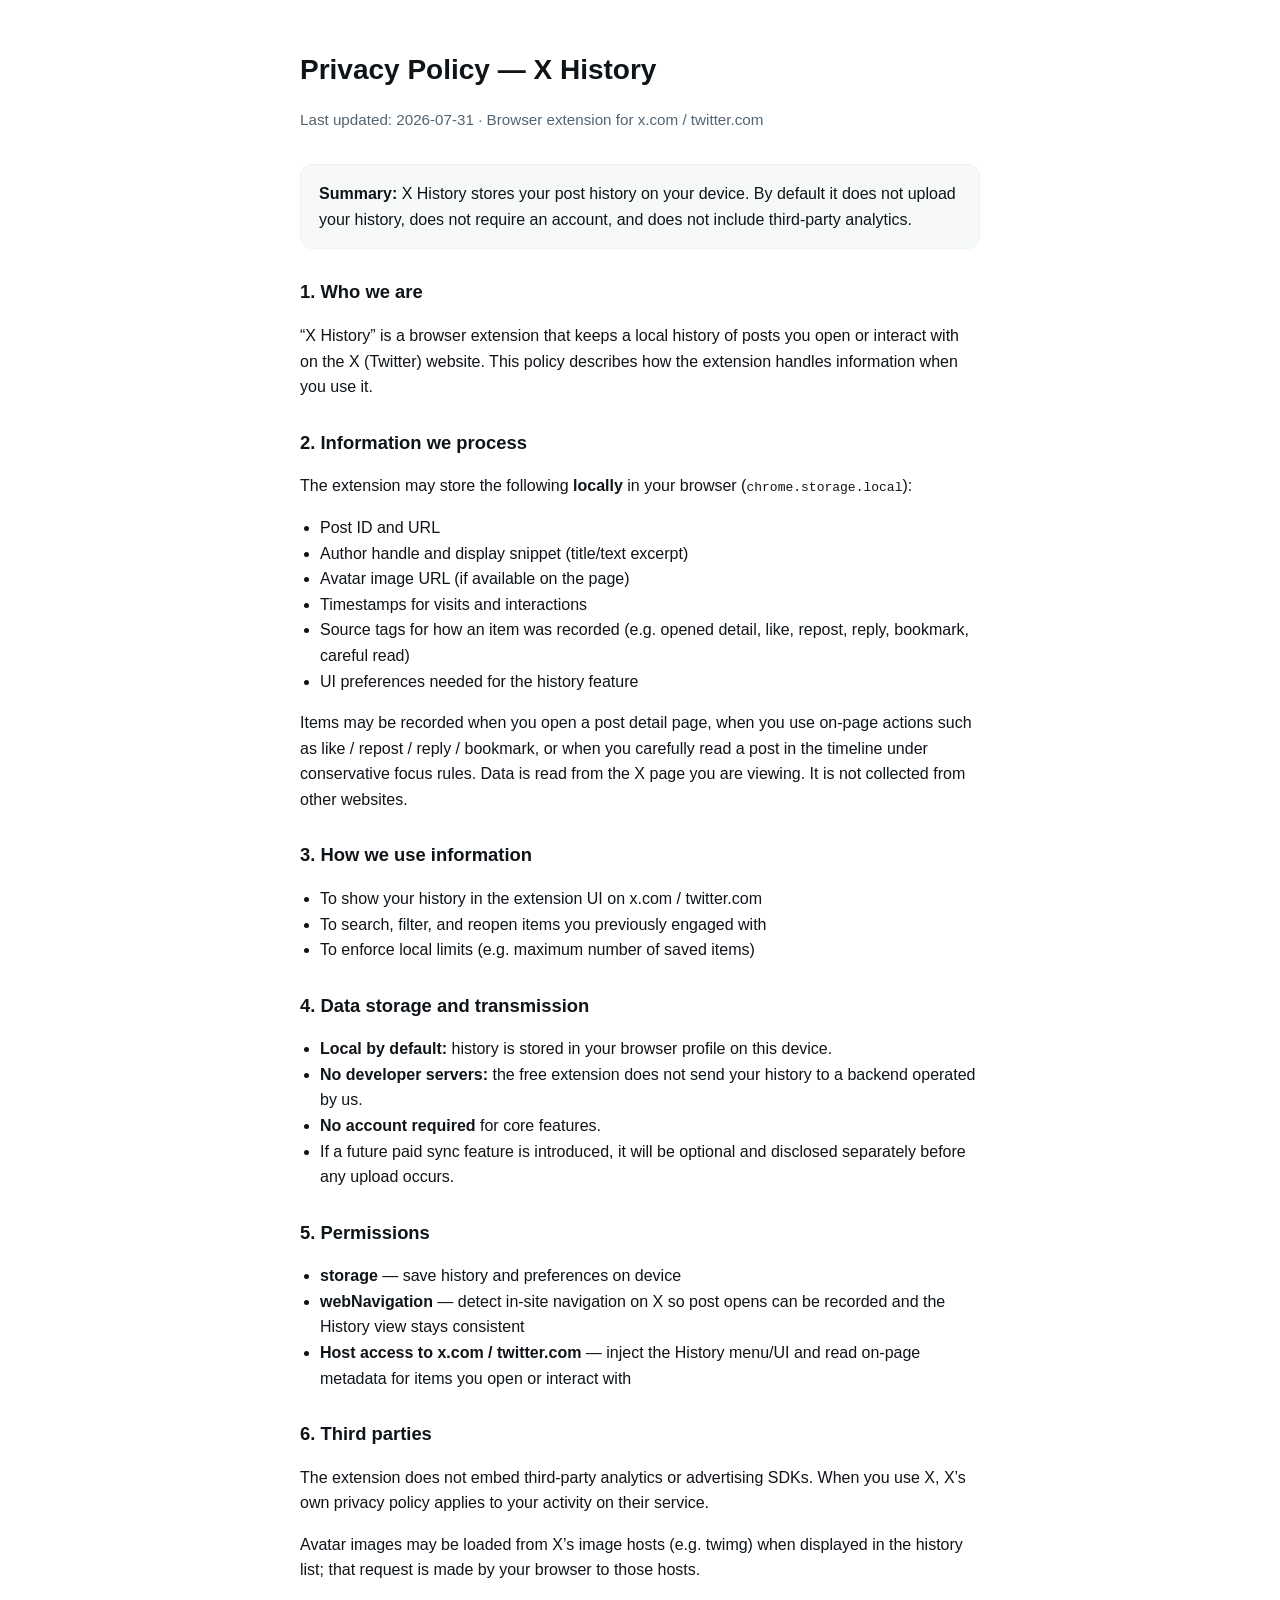
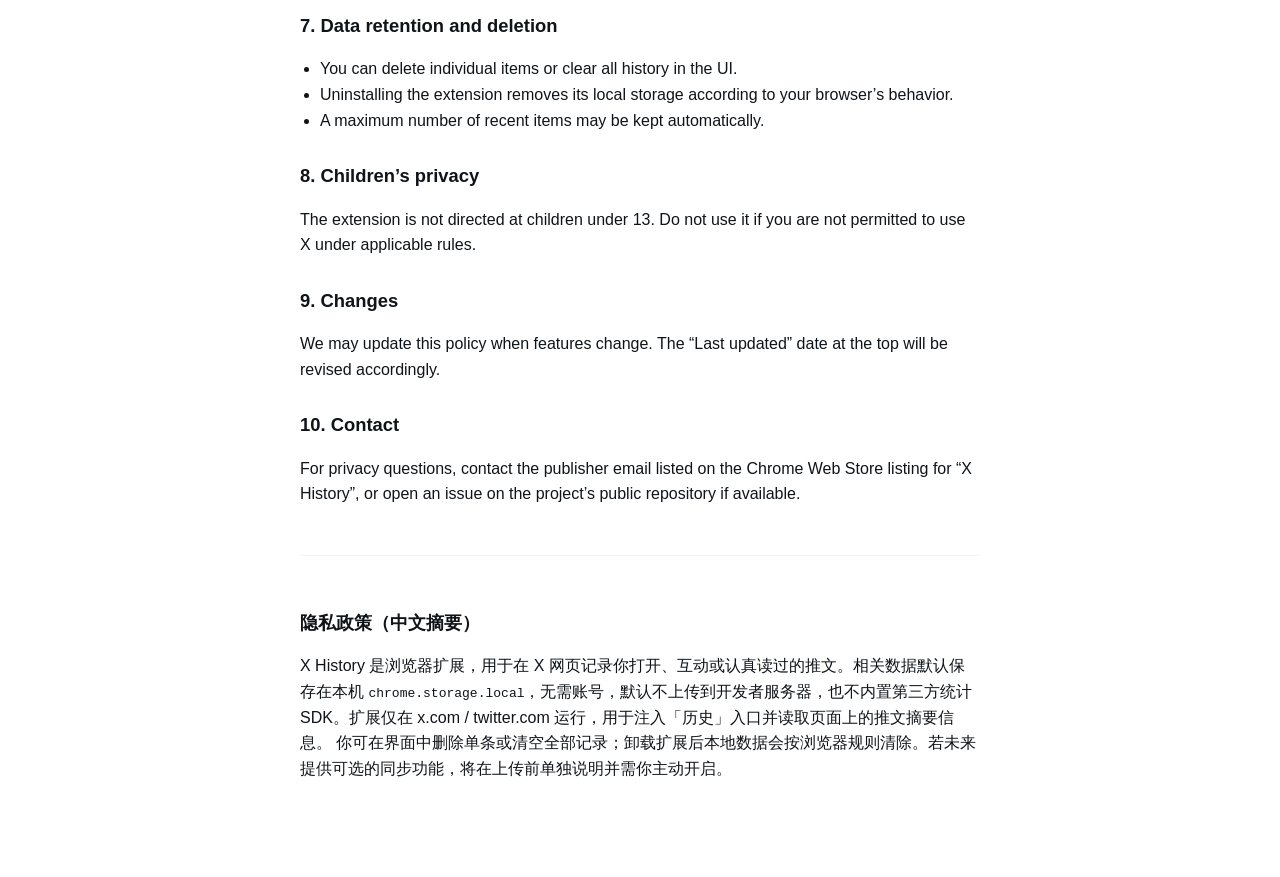
==== docs/privacy.html @ 2611b410 "chore: release v1.1.0 with local capture and landing page Ship interaction and careful-read history " ====
<!DOCTYPE html>
<html lang="en">
  <head>
    <meta charset="utf-8" />
    <meta name="viewport" content="width=device-width, initial-scale=1" />
    <title>Privacy Policy — X History</title>
    <style>
      :root {
        color-scheme: light dark;
        --bg: #0f1419;
        --fg: #e7e9ea;
        --muted: #8b98a5;
        --accent: #1d9bf0;
        --card: #16181c;
        --border: #2f3336;
      }
      @media (prefers-color-scheme: light) {
        :root {
          --bg: #ffffff;
          --fg: #0f1419;
          --muted: #536471;
          --card: #f7f9f9;
          --border: #eff3f4;
        }
      }
      * {
        box-sizing: border-box;
      }
      body {
        margin: 0;
        font-family: -apple-system, BlinkMacSystemFont, "Segoe UI", Roboto,
          Helvetica, Arial, sans-serif;
        background: var(--bg);
        color: var(--fg);
        line-height: 1.6;
      }
      main {
        max-width: 720px;
        margin: 0 auto;
        padding: 48px 20px 80px;
      }
      h1 {
        font-size: 1.75rem;
        margin: 0 0 8px;
      }
      .meta {
        color: var(--muted);
        font-size: 0.95rem;
        margin-bottom: 32px;
      }
      h2 {
        font-size: 1.15rem;
        margin: 28px 0 10px;
      }
      p,
      li {
        color: var(--fg);
      }
      ul {
        padding-left: 1.25rem;
      }
      a {
        color: var(--accent);
      }
      .card {
        background: var(--card);
        border: 1px solid var(--border);
        border-radius: 12px;
        padding: 16px 18px;
        margin: 16px 0;
      }
      .lang {
        margin-top: 48px;
        padding-top: 24px;
        border-top: 1px solid var(--border);
      }
    </style>
  </head>
  <body>
    <main>
      <h1>Privacy Policy — X History</h1>
      <p class="meta">Last updated: 2026-07-31 · Browser extension for x.com / twitter.com</p>

      <div class="card">
        <strong>Summary:</strong> X History stores your post history on your
        device. By default it does not upload your history, does not require an
        account, and does not include third-party analytics.
      </div>

      <h2>1. Who we are</h2>
      <p>
        “X History” is a browser extension that keeps a local history of posts
        you open or interact with on the X (Twitter) website. This policy
        describes how the extension handles information when you use it.
      </p>

      <h2>2. Information we process</h2>
      <p>The extension may store the following <strong>locally</strong> in your browser (<code>chrome.storage.local</code>):</p>
      <ul>
        <li>Post ID and URL</li>
        <li>Author handle and display snippet (title/text excerpt)</li>
        <li>Avatar image URL (if available on the page)</li>
        <li>Timestamps for visits and interactions</li>
        <li>
          Source tags for how an item was recorded (e.g. opened detail, like,
          repost, reply, bookmark, careful read)
        </li>
        <li>UI preferences needed for the history feature</li>
      </ul>
      <p>
        Items may be recorded when you open a post detail page, when you use
        on-page actions such as like / repost / reply / bookmark, or when you
        carefully read a post in the timeline under conservative focus rules.
        Data is read from the X page you are viewing. It is not collected from
        other websites.
      </p>

      <h2>3. How we use information</h2>
      <ul>
        <li>To show your history in the extension UI on x.com / twitter.com</li>
        <li>To search, filter, and reopen items you previously engaged with</li>
        <li>To enforce local limits (e.g. maximum number of saved items)</li>
      </ul>

      <h2>4. Data storage and transmission</h2>
      <ul>
        <li>
          <strong>Local by default:</strong> history is stored in your browser
          profile on this device.
        </li>
        <li>
          <strong>No developer servers:</strong> the free extension does not
          send your history to a backend operated by us.
        </li>
        <li>
          <strong>No account required</strong> for core features.
        </li>
        <li>
          If a future paid sync feature is introduced, it will be optional and
          disclosed separately before any upload occurs.
        </li>
      </ul>

      <h2>5. Permissions</h2>
      <ul>
        <li>
          <strong>storage</strong> — save history and preferences on device
        </li>
        <li>
          <strong>webNavigation</strong> — detect in-site navigation on X so
          post opens can be recorded and the History view stays consistent
        </li>
        <li>
          <strong>Host access to x.com / twitter.com</strong> — inject the
          History menu/UI and read on-page metadata for items you open or
          interact with
        </li>
      </ul>

      <h2>6. Third parties</h2>
      <p>
        The extension does not embed third-party analytics or advertising SDKs.
        When you use X, X’s own privacy policy applies to your activity on their
        service.
      </p>
      <p>
        Avatar images may be loaded from X’s image hosts (e.g. twimg) when
        displayed in the history list; that request is made by your browser to
        those hosts.
      </p>

      <h2>7. Data retention and deletion</h2>
      <ul>
        <li>You can delete individual items or clear all history in the UI.</li>
        <li>
          Uninstalling the extension removes its local storage according to your
          browser’s behavior.
        </li>
        <li>A maximum number of recent items may be kept automatically.</li>
      </ul>

      <h2>8. Children’s privacy</h2>
      <p>
        The extension is not directed at children under 13. Do not use it if you
        are not permitted to use X under applicable rules.
      </p>

      <h2>9. Changes</h2>
      <p>
        We may update this policy when features change. The “Last updated” date
        at the top will be revised accordingly.
      </p>

      <h2>10. Contact</h2>
      <p>
        For privacy questions, contact the publisher email listed on the Chrome
        Web Store listing for “X History”, or open an issue on the project’s
        public repository if available.
      </p>

      <div class="lang">
        <h2>隐私政策（中文摘要）</h2>
        <p>
          X History 是浏览器扩展，用于在 X 网页记录你打开、互动或认真读过的推文。相关数据默认保存在本机
          <code>chrome.storage.local</code>，无需账号，默认不上传到开发者服务器，也不内置第三方统计
          SDK。扩展仅在 x.com / twitter.com 运行，用于注入「历史」入口并读取页面上的推文摘要信息。
          你可在界面中删除单条或清空全部记录；卸载扩展后本地数据会按浏览器规则清除。若未来提供可选的同步功能，将在上传前单独说明并需你主动开启。
        </p>
      </div>
    </main>
  </body>
</html>
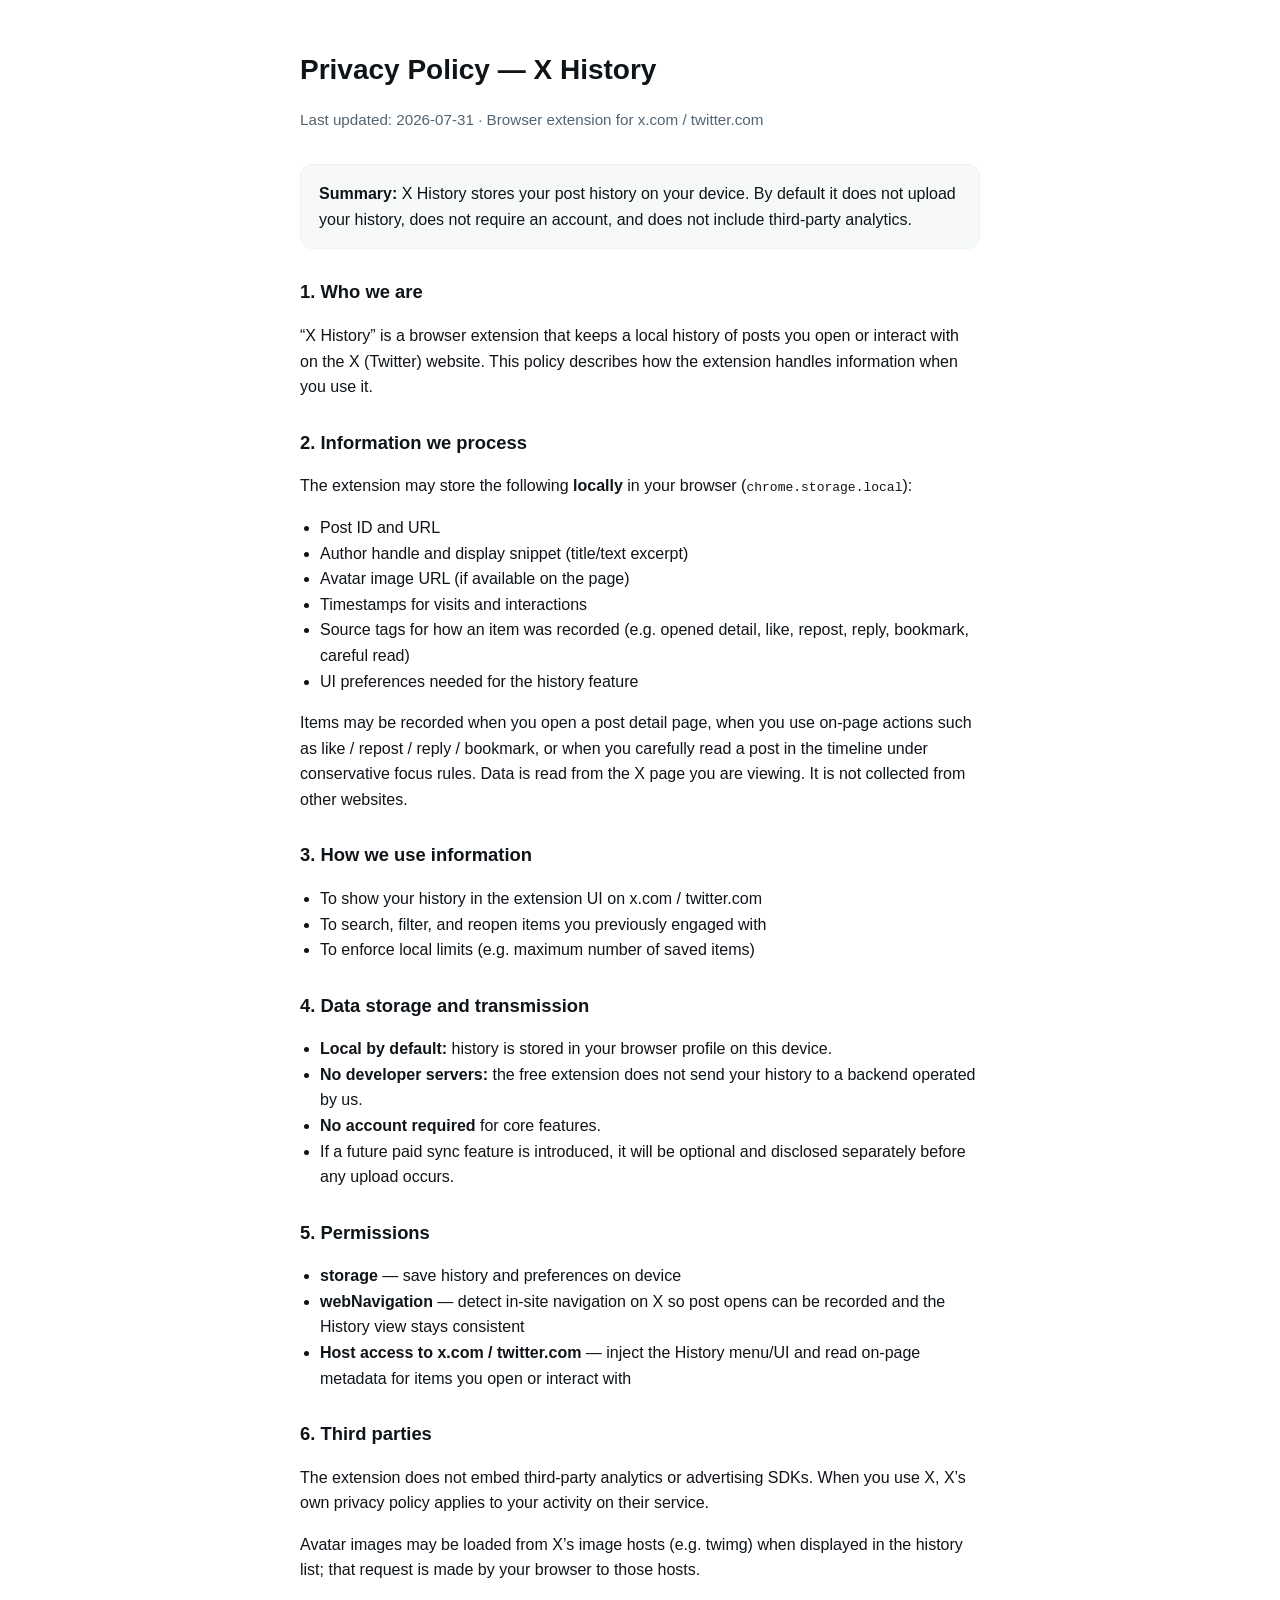
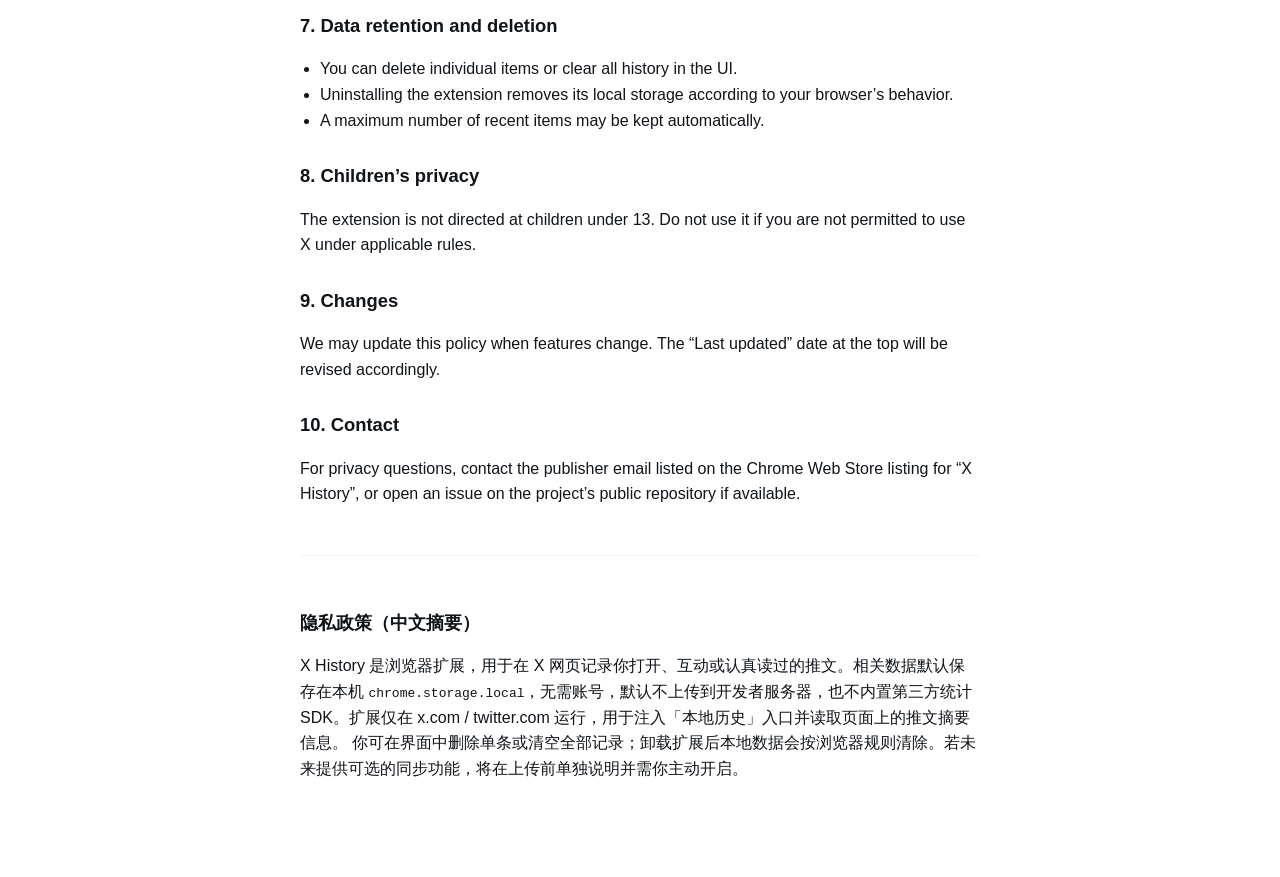
==== commit 5729182c: "feat: release v1.3.0 with Local History rename and UI polish Rename the sidebar entry to Local Histo" ====
--- a/docs/privacy.html
+++ b/docs/privacy.html
@@ -203,7 +203,7 @@
         <p>
           X History 是浏览器扩展，用于在 X 网页记录你打开、互动或认真读过的推文。相关数据默认保存在本机
           <code>chrome.storage.local</code>，无需账号，默认不上传到开发者服务器，也不内置第三方统计
-          SDK。扩展仅在 x.com / twitter.com 运行，用于注入「历史」入口并读取页面上的推文摘要信息。
+          SDK。扩展仅在 x.com / twitter.com 运行，用于注入「本地历史」入口并读取页面上的推文摘要信息。
           你可在界面中删除单条或清空全部记录；卸载扩展后本地数据会按浏览器规则清除。若未来提供可选的同步功能，将在上传前单独说明并需你主动开启。
         </p>
       </div>
